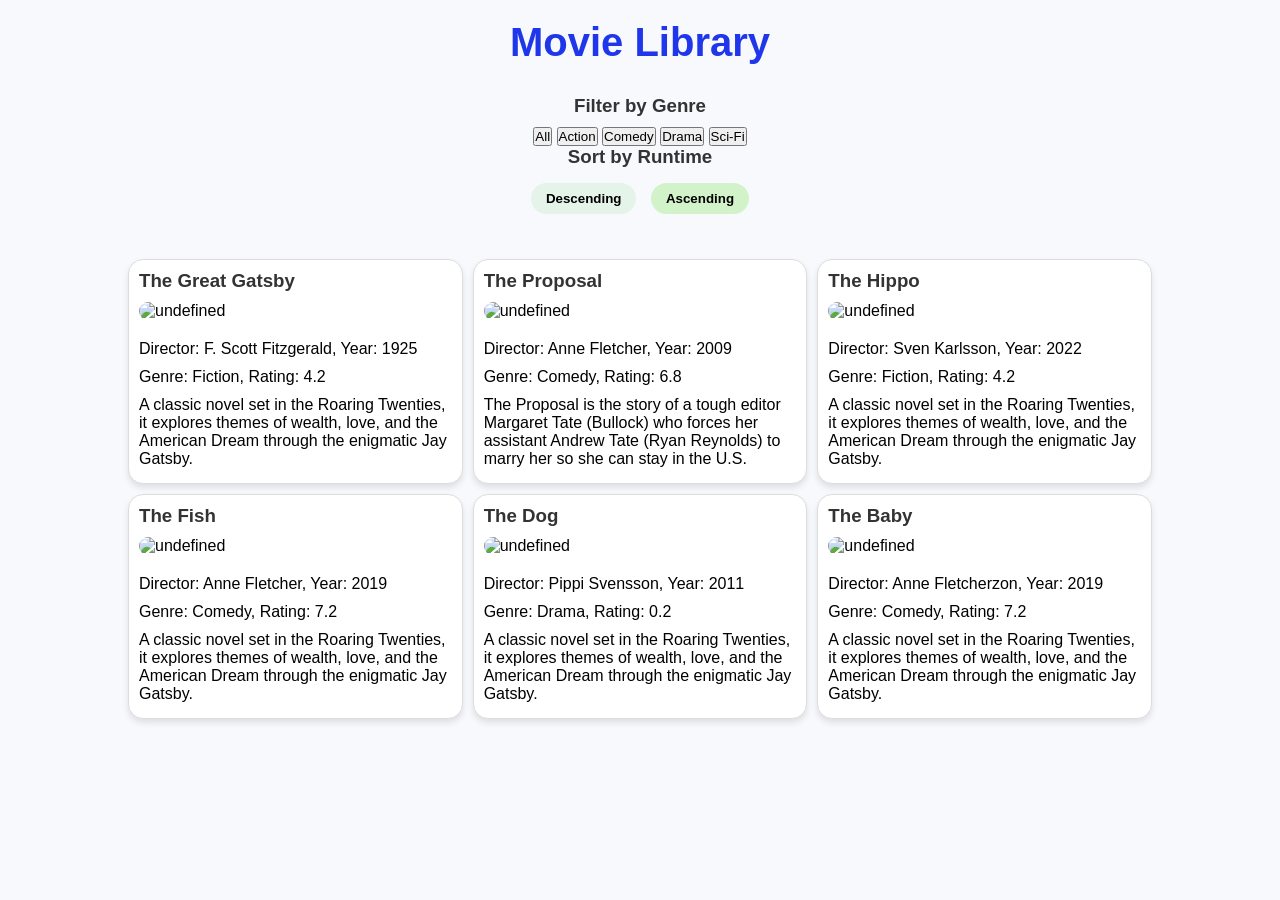
==== index.html @ 356694e0 "added filters" ====
<!DOCTYPE html>
<html lang="en">

<head>
  <meta charset="UTF-8">
  <meta name="viewport" content="width=device-width, initial-scale=1.0">
  <link rel="stylesheet" href="style.css">

  <!-- Don't forget to change the title and connect the CSS file -->
  <title>Project Library</title>
</head>

<!-- Don't forget to connect the JavaScript file -->

</head>

<body>
  <section class="movie-library">
    <h1>Movie Library</h1>

    <!-- Filter and Sorting Controls -->
    <div class="controls">
      <!-- Filter Section -->
      <div class="filter">
        <h3>Filter by Genre</h3>
        <div id="filterOptions">
          <!-- <button class="filter-btn active" data-filter="all">All</button>
          <button class="filter-btn" data-filter="action">Action</button>
          <button class="filter-btn" data-filter="comedy">Comedy</button>
          <button class="filter-btn" data-filter="drama">Drama</button>
          <button class="filter-btn" data-filter="sci-fi">Sci-Fi</button>
        </div>
      </div> -->

          <button id="all-btn">All</button>
          <button id="action-btn">Action</button>
          <button id="comedy-btn">Comedy</button>
          <button id="drama-btn">Drama</button>
          <button id="sci-fi-btn">Sci-Fi</button>
        </div>
      </div>


      <!-- Sorting Section -->
      <div class="sort">
        <h3>Sort by Runtime</h3>
        <div class="sort-options">
          <button class="sort-btn" data-sort="descending">Descending</button>
          <button class="sort-btn active" data-sort="ascending">Ascending</button>
        </div>
      </div>
    </div>
  </section>

  <!-- Movie Cards (grid) -->
  <section class="container" id="container">

  </section>


  <script src="script.js"></script>
</body>



</html>
---- style.css ----
* {
    margin: 0;
    padding: 0;
    box-sizing: border-box;
}

body {
    font-family: 'Arial', sans-serif;
    background-color: #f8f9fc;
}

.movie-library {
    padding: 20px;
    text-align: center;
}

h1 {
    font-size: 2.5rem;
    color: #2036eb;
    margin-bottom: 30px;
}

.controls {
    display: grid;
    justify-content: space-around;
    margin-bottom: 20px;
}

.filter,
.sort {
    display: flex;
    flex-direction: column;
    align-items: center;
}

h3 {
    margin-bottom: 10px;
    color: #333;
}

.filter-btn,
.sort-btn {
    background-color: #e4f4e8;
    border: none;
    border-radius: 20px;
    padding: 8px 15px;
    margin: 5px;
    cursor: pointer;
    font-weight: bold;
}

.filter-btn.active,
.sort-btn.active {
    background-color: #d2f3c9;
}

.container {
    display: grid;
    grid-template-columns: repeat(3, 1fr);
    gap: 10px;
    justify-items: center;
    width: 80%;
    margin: 0% auto;
    /* grid-template-rows: 100px 200px; */
    /*Create 2 rows with heights of 100px and 200px*/

}

.card {
    display: flex;
    flex-direction: column;
    background-color: white;
    border: 1px solid #ddd;
    border-radius: 15px;
    width: 100%;
    padding: 10px;
    text-align: left;
    box-shadow: 0 4px 6px rgba(0, 0, 0, 0.1);
    transition: transform 0.2s;
}

/*@media (max-width: 768px) {
  .container {
    grid-template-columns: 1fr; Create a single column layout on small screens
}*/

.card:hover {
    transform: translateY(-5px);
}

.card img {
    width: 100%;
    border-radius: 10px;
    margin-bottom: 15px;
}

h2 {
    font-size: 1.2rem;
    margin-bottom: 10px;
    color: #333;
}

p {
    margin: 5px 0;
}

h4 {
    margin-top: 10px;
    font-size: 1rem;
    color: #444;
}
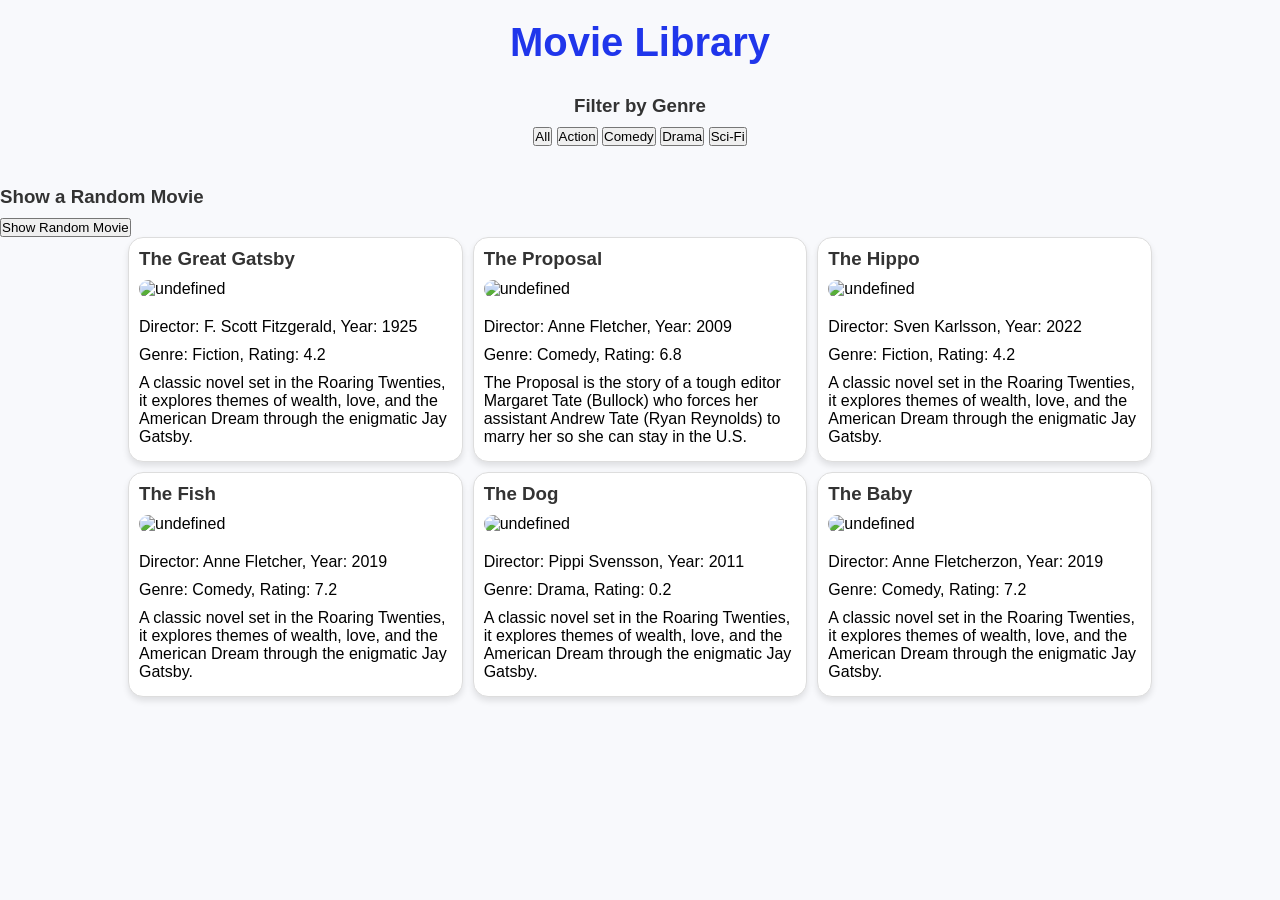
==== commit 588249a0: "worked together with Kasia and Nella on random movie and filtering button" ====
--- a/index.html
+++ b/index.html
@@ -24,13 +24,6 @@
       <div class="filter">
         <h3>Filter by Genre</h3>
         <div id="filterOptions">
-          <!-- <button class="filter-btn active" data-filter="all">All</button>
-          <button class="filter-btn" data-filter="action">Action</button>
-          <button class="filter-btn" data-filter="comedy">Comedy</button>
-          <button class="filter-btn" data-filter="drama">Drama</button>
-          <button class="filter-btn" data-filter="sci-fi">Sci-Fi</button>
-        </div>
-      </div> -->
 
           <button id="all-btn">All</button>
           <button id="action-btn">Action</button>
@@ -42,21 +35,35 @@
 
 
       <!-- Sorting Section -->
-      <div class="sort">
+      <!-- <div class="sort">
         <h3>Sort by Runtime</h3>
         <div class="sort-options">
           <button class="sort-btn" data-sort="descending">Descending</button>
           <button class="sort-btn active" data-sort="ascending">Ascending</button>
         </div>
       </div>
-    </div>
+    </div> -->
   </section>
+
+  <!-- Random Movie Button and Container for dysplaying chosen random movie -->
+
+
+  <div class="randomMovie"></div>
+  <h3>Show a Random Movie</h3>
+  <button id="random-btn">Show Random Movie</button>
+  <div id="randomMovieContainer"></div>
+  </div>
+
+  <!-- Random movie button
+<button id="random-btn">Show Random Movie</button>
+
+ Container to display random movie -->
+  <!-- <div id="randomMovieContainer"></div> -->
+
 
   <!-- Movie Cards (grid) -->
   <section class="container" id="container">
-
   </section>
-
 
   <script src="script.js"></script>
 </body>
--- a/style.css
+++ b/style.css
@@ -52,6 +52,11 @@
 .filter-btn.active,
 .sort-btn.active {
     background-color: #d2f3c9;
+}
+
+.randomMovieContainer {
+    margin-top: 20px;
+    padding: 10px;
 }
 
 .container {
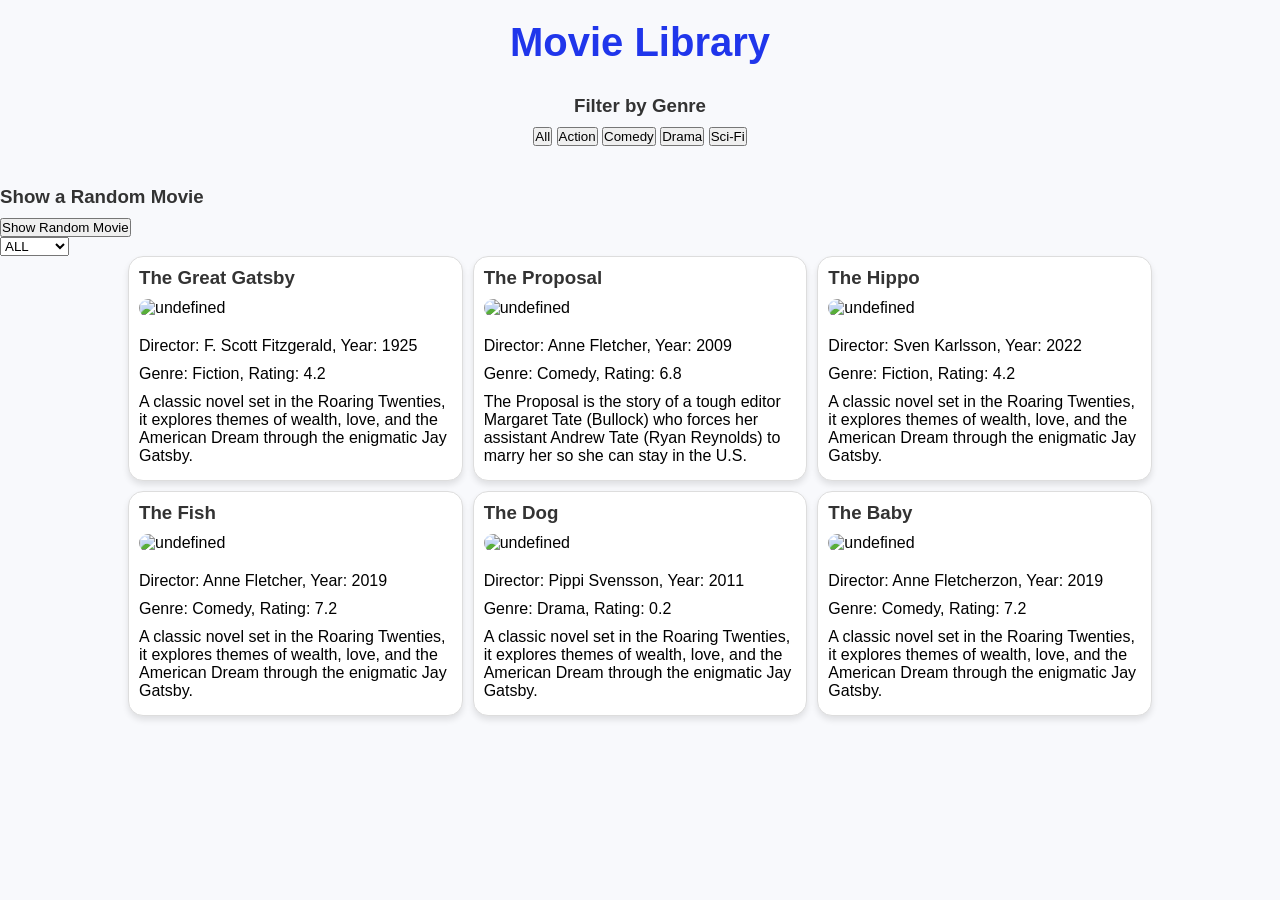
==== commit abce73df: "added sort button" ====
--- a/index.html
+++ b/index.html
@@ -47,18 +47,23 @@
 
   <!-- Random Movie Button and Container for dysplaying chosen random movie -->
 
-
   <div class="randomMovie"></div>
   <h3>Show a Random Movie</h3>
   <button id="random-btn">Show Random Movie</button>
   <div id="randomMovieContainer"></div>
   </div>
 
-  <!-- Random movie button
-<button id="random-btn">Show Random Movie</button>
 
- Container to display random movie -->
-  <!-- <div id="randomMovieContainer"></div> -->
+
+
+  <select id="filterDropdown">
+    <option value="all">ALL</option>
+    <option value="title">Title</option> <!--Alphabetical-->
+    <option value="director">Director</option> <!--Alphabetical-->
+    <option value="year">Year</option> <!--From latest to oldest-->
+    <option value="rating">Rating</option> <!--highest to lowest-->
+  </select>
+
 
 
   <!-- Movie Cards (grid) -->
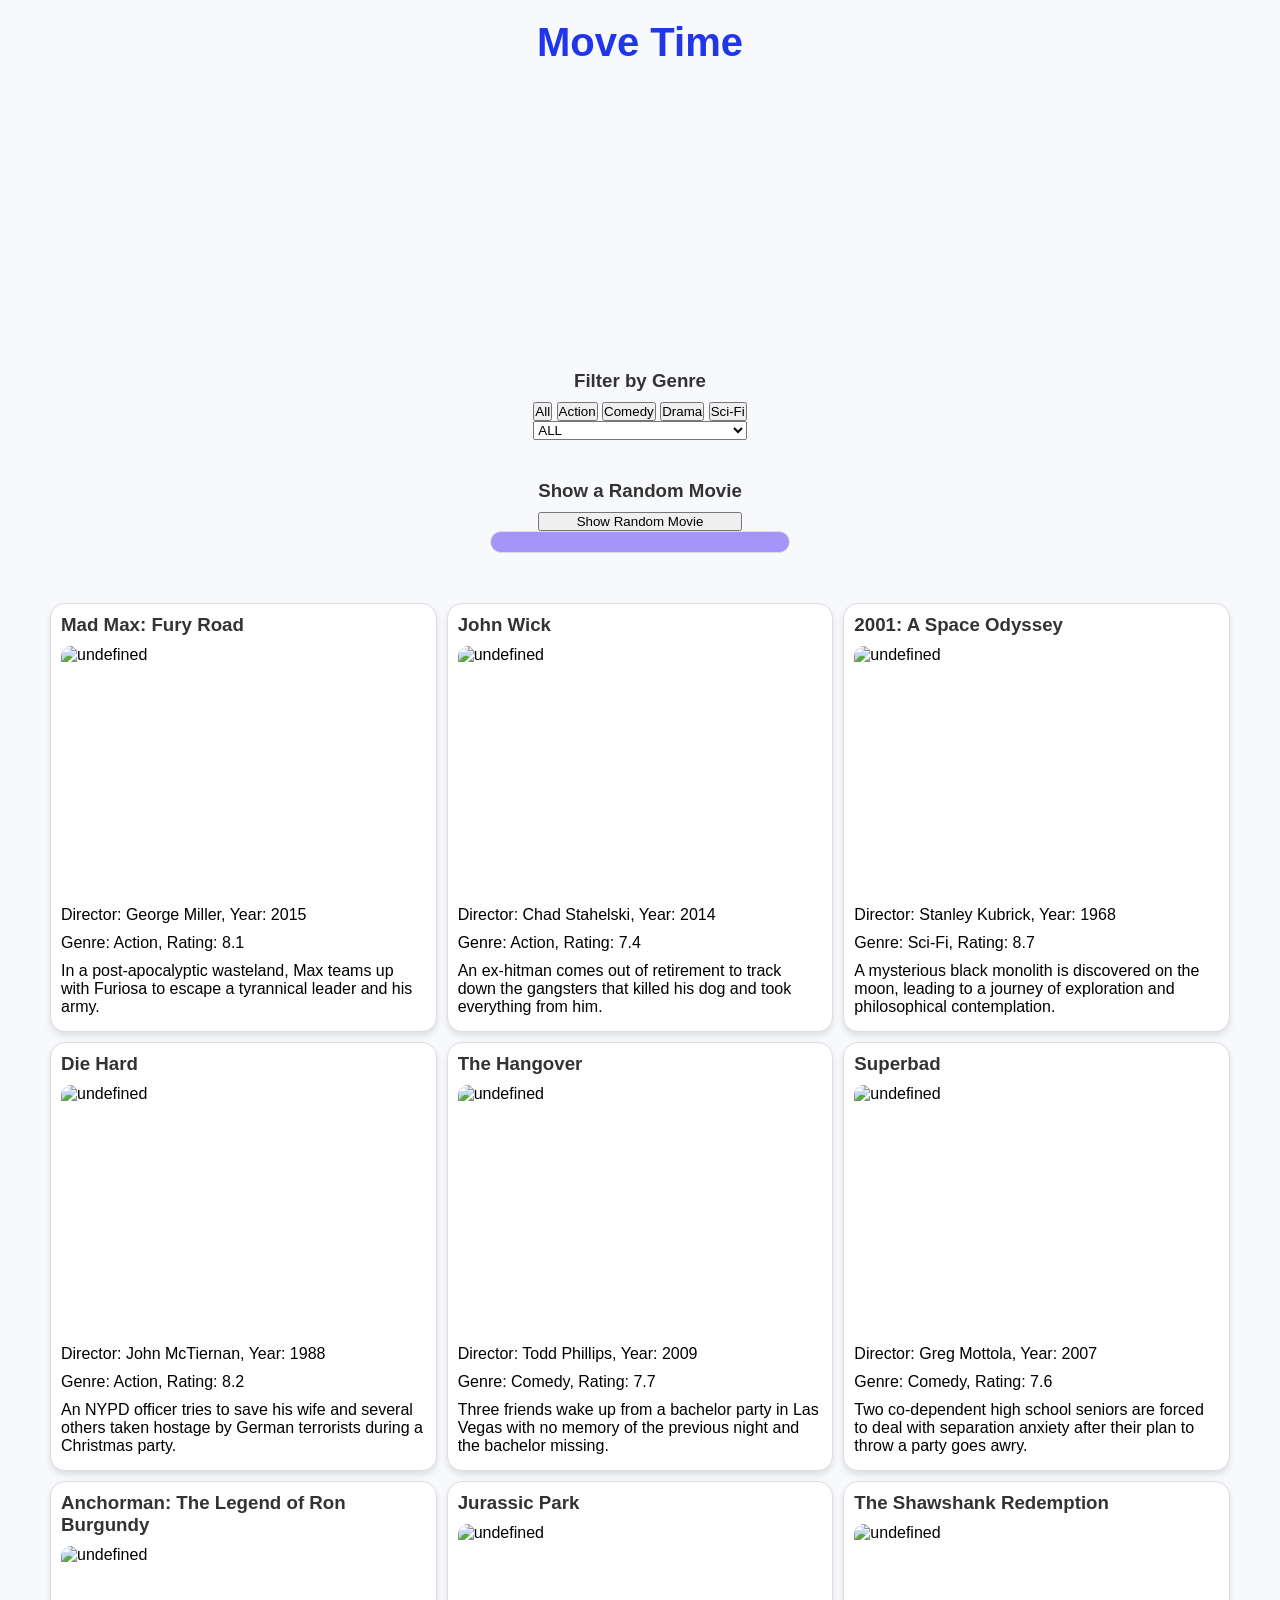
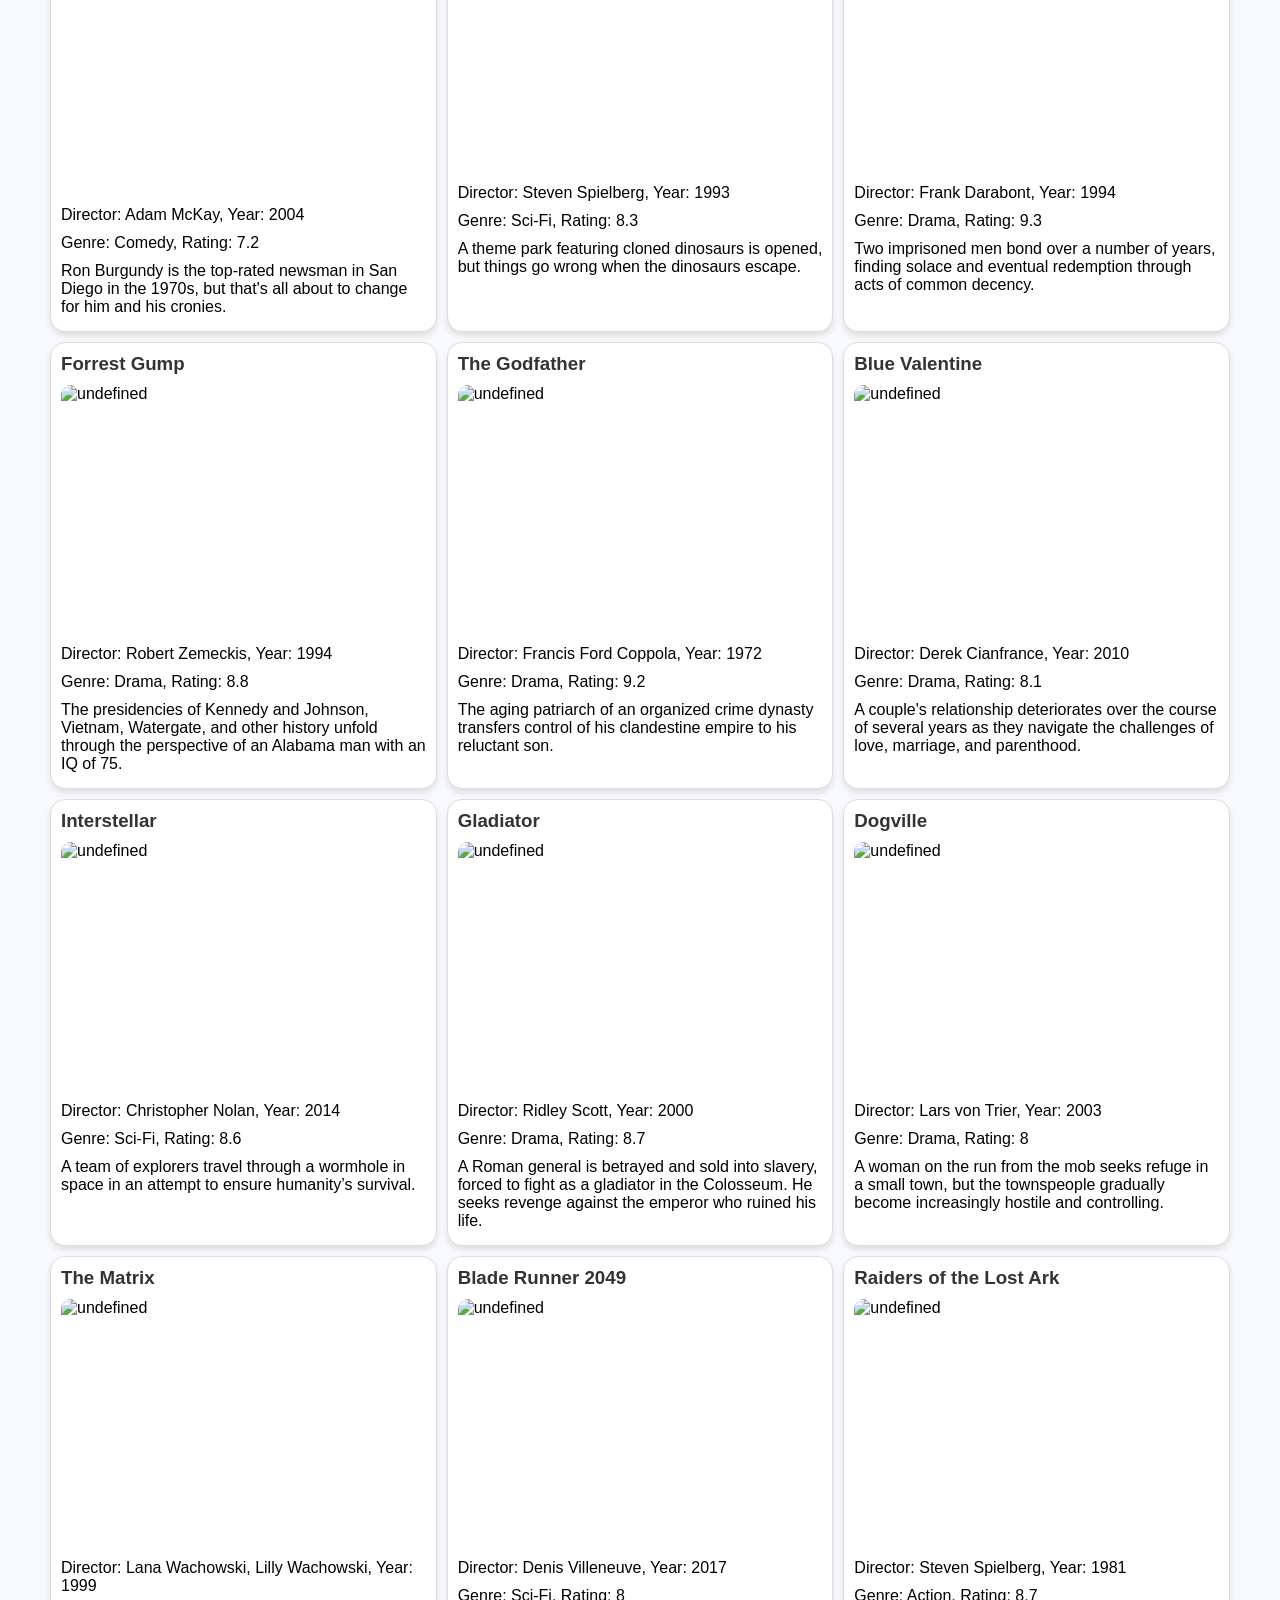
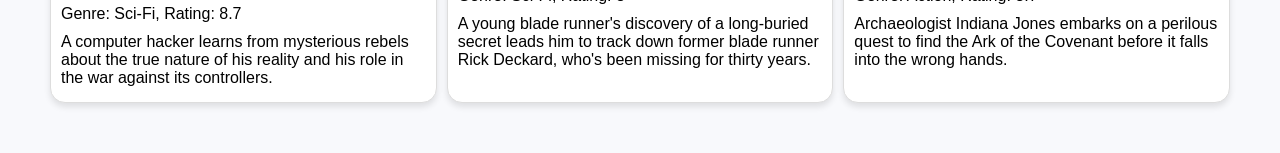
==== commit a016c720: "added images and worked on buttons" ====
--- a/index.html
+++ b/index.html
@@ -15,8 +15,12 @@
 </head>
 
 <body>
+  <header class="hero">
+    <div class="hero-h1">
+      <h1>Move Time</h1>
+    </div>
+  </header>
   <section class="movie-library">
-    <h1>Movie Library</h1>
 
     <!-- Filter and Sorting Controls -->
     <div class="controls">
@@ -34,38 +38,28 @@
       </div>
 
 
-      <!-- Sorting Section -->
-      <!-- <div class="sort">
-        <h3>Sort by Runtime</h3>
-        <div class="sort-options">
-          <button class="sort-btn" data-sort="descending">Descending</button>
-          <button class="sort-btn active" data-sort="ascending">Ascending</button>
-        </div>
-      </div>
-    </div> -->
+
+      <select id="filterDropdown">
+        <option value="all">ALL</option>
+        <option value="title">Title</option> <!--Alphabetical-->
+        <option value="director">Director</option> <!--Alphabetical-->
+        <option value="year">Year</option> <!--From latest to oldest-->
+        <option value="rating">Rating</option> <!--highest to lowest-->
+      </select>
+
+
+
   </section>
 
   <!-- Random Movie Button and Container for dysplaying chosen random movie -->
+  <section class="random-box">
+    <div class="randomMovieButton">
+      <h3>Show a Random Movie</h3>
+      <button id="random-btn">Show Random Movie</button>
+    </div>
 
-  <div class="randomMovie"></div>
-  <h3>Show a Random Movie</h3>
-  <button id="random-btn">Show Random Movie</button>
-  <div id="randomMovieContainer"></div>
-  </div>
-
-
-
-
-  <select id="filterDropdown">
-    <option value="all">ALL</option>
-    <option value="title">Title</option> <!--Alphabetical-->
-    <option value="director">Director</option> <!--Alphabetical-->
-    <option value="year">Year</option> <!--From latest to oldest-->
-    <option value="rating">Rating</option> <!--highest to lowest-->
-  </select>
-
-
-
+    <div class="randomMovieContainer" id="randomMovieContainer"></div>
+  </section>
   <!-- Movie Cards (grid) -->
   <section class="container" id="container">
   </section>
--- a/style.css
+++ b/style.css
@@ -9,9 +9,32 @@
     background-color: #f8f9fc;
 }
 
+
+
+.hero {
+    background-image: url(https://img.freepik.com/free-photo/flat-lay-composition-cinema-objects_23-2148115817.jpg?t=st=1726863116~exp=1726866716~hmac=0c291a0ac5f6c25ec8fcb79ea0d15c33c7414def5dc7a0415ccfdf592c6722a0&w=826);
+    background-size: cover;
+    background-position: center;
+    height: 350px;
+    display: flex;
+    flex-direction: column;
+    align-items: center;
+    justify-content: flex-start;
+    color: white;
+}
+
+.hero-h1 {
+    display: flex;
+    align-items: center;
+    justify-content: center;
+    padding: 20px;
+}
+
 .movie-library {
     padding: 20px;
     text-align: center;
+    display: flex;
+    flex-direction: column;
 }
 
 h1 {
@@ -54,9 +77,32 @@
     background-color: #d2f3c9;
 }
 
+
+
+.random-box {
+    display: flex;
+    flex-direction: column;
+    margin: 0 auto;
+}
+
+.randomMovieButton {
+    display: flex;
+    flex-direction: column;
+    margin: 0 auto;
+}
+
 .randomMovieContainer {
     margin-top: 20px;
     padding: 10px;
+    background-color: #A594F9;
+    display: flex;
+    justify-content: center;
+    width: 300px;
+    margin: 0 auto;
+    flex-direction: column;
+    border: 1px solid #ddd;
+    border-radius: 15px;
+
 }
 
 .container {
@@ -64,11 +110,8 @@
     grid-template-columns: repeat(3, 1fr);
     gap: 10px;
     justify-items: center;
-    width: 80%;
     margin: 0% auto;
-    /* grid-template-rows: 100px 200px; */
-    /*Create 2 rows with heights of 100px and 200px*/
-
+    padding: 50px;
 }
 
 .card {
@@ -84,17 +127,14 @@
     transition: transform 0.2s;
 }
 
-/*@media (max-width: 768px) {
-  .container {
-    grid-template-columns: 1fr; Create a single column layout on small screens
-}*/
-
 .card:hover {
     transform: translateY(-5px);
 }
 
 .card img {
-    width: 100%;
+    width: 300px;
+    height: 240px;
+    object-fit: cover;
     border-radius: 10px;
     margin-bottom: 15px;
 }
@@ -113,4 +153,58 @@
     margin-top: 10px;
     font-size: 1rem;
     color: #444;
+}
+
+@media (max-width: 768px) {
+    .container {
+        grid-template-columns: 1fr;
+        /* Create a single column layout on small screens */
+    }
+
+    .card img {
+        width: 260px;
+        height: 200px;
+        object-fit: cover;
+        border-radius: 10px;
+        margin-bottom: 15px;
+    }
+
+    .container {
+        display: grid;
+        gap: 10px;
+        justify-items: center;
+        margin: 0% auto;
+        padding: 10px;
+    }
+
+}
+
+
+@media (min-width: 769px) and (max-width: 1023px) {
+    .container {
+        grid-template-columns: 1fr 1fr;
+        /* Create a 2-column layout on medium screens */
+    }
+
+    .randomMovieContainer {
+        margin-top: 20px;
+        padding: 10px;
+        background-color: #A594F9;
+        display: flex;
+        justify-content: center;
+        width: 400px;
+        margin: 0 auto;
+        flex-direction: column;
+        border: 1px solid #ddd;
+        border-radius: 15px;
+    }
+
+    .card img {
+        width: 300px;
+        height: 240px;
+        object-fit: cover;
+        border-radius: 10px;
+        margin-bottom: 15px;
+    }
+
 }
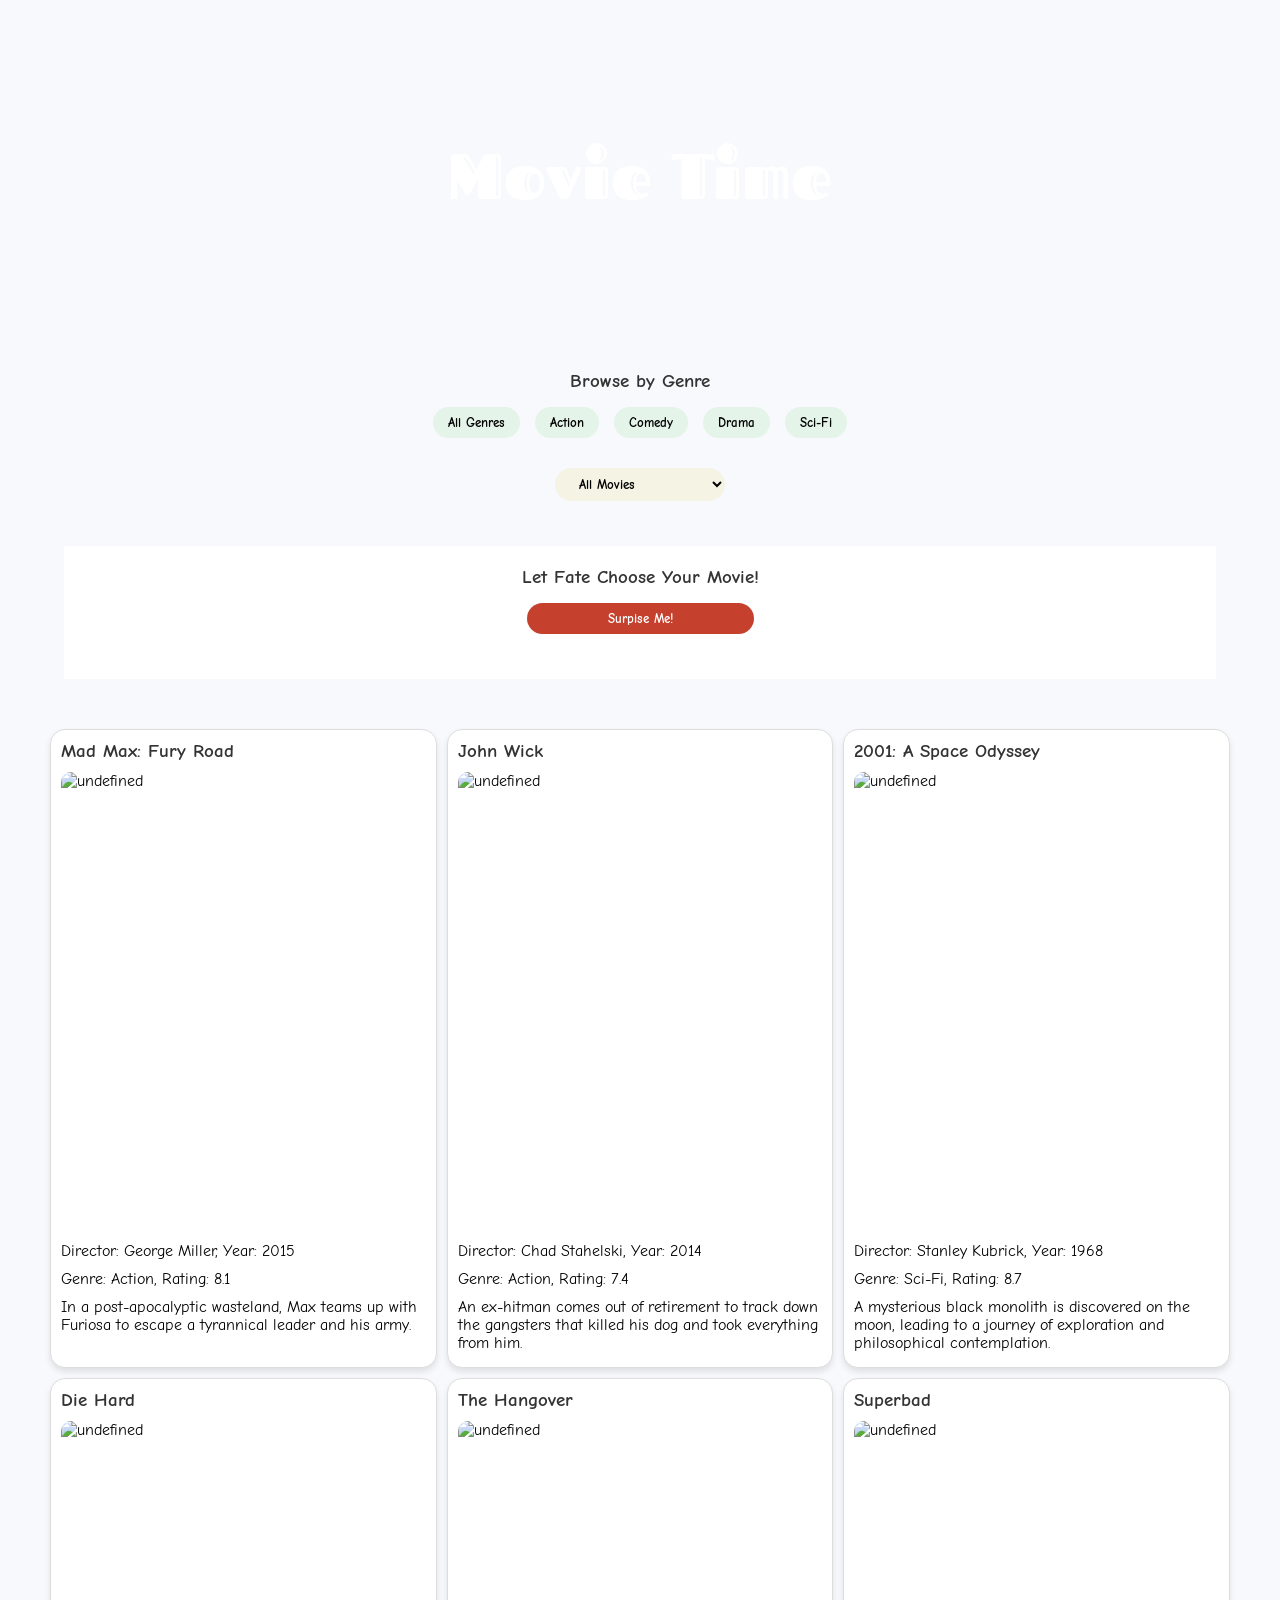
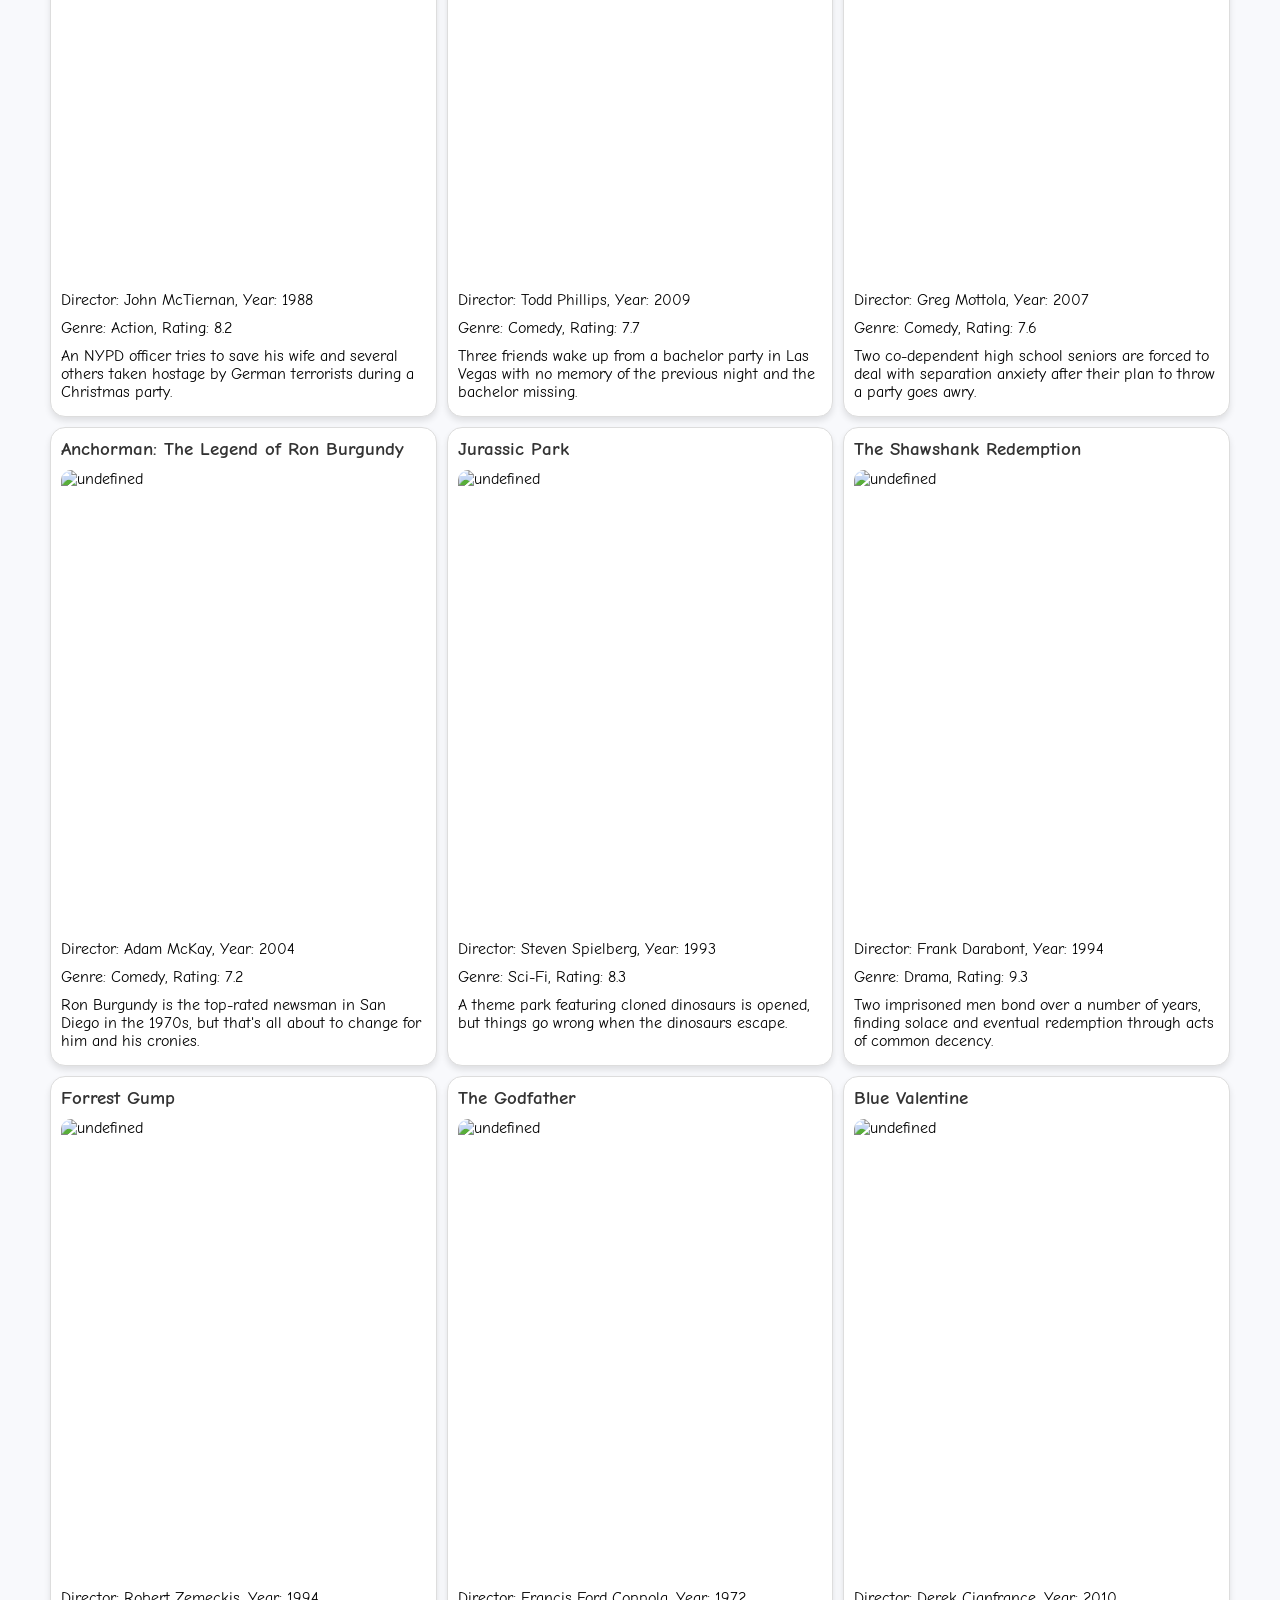
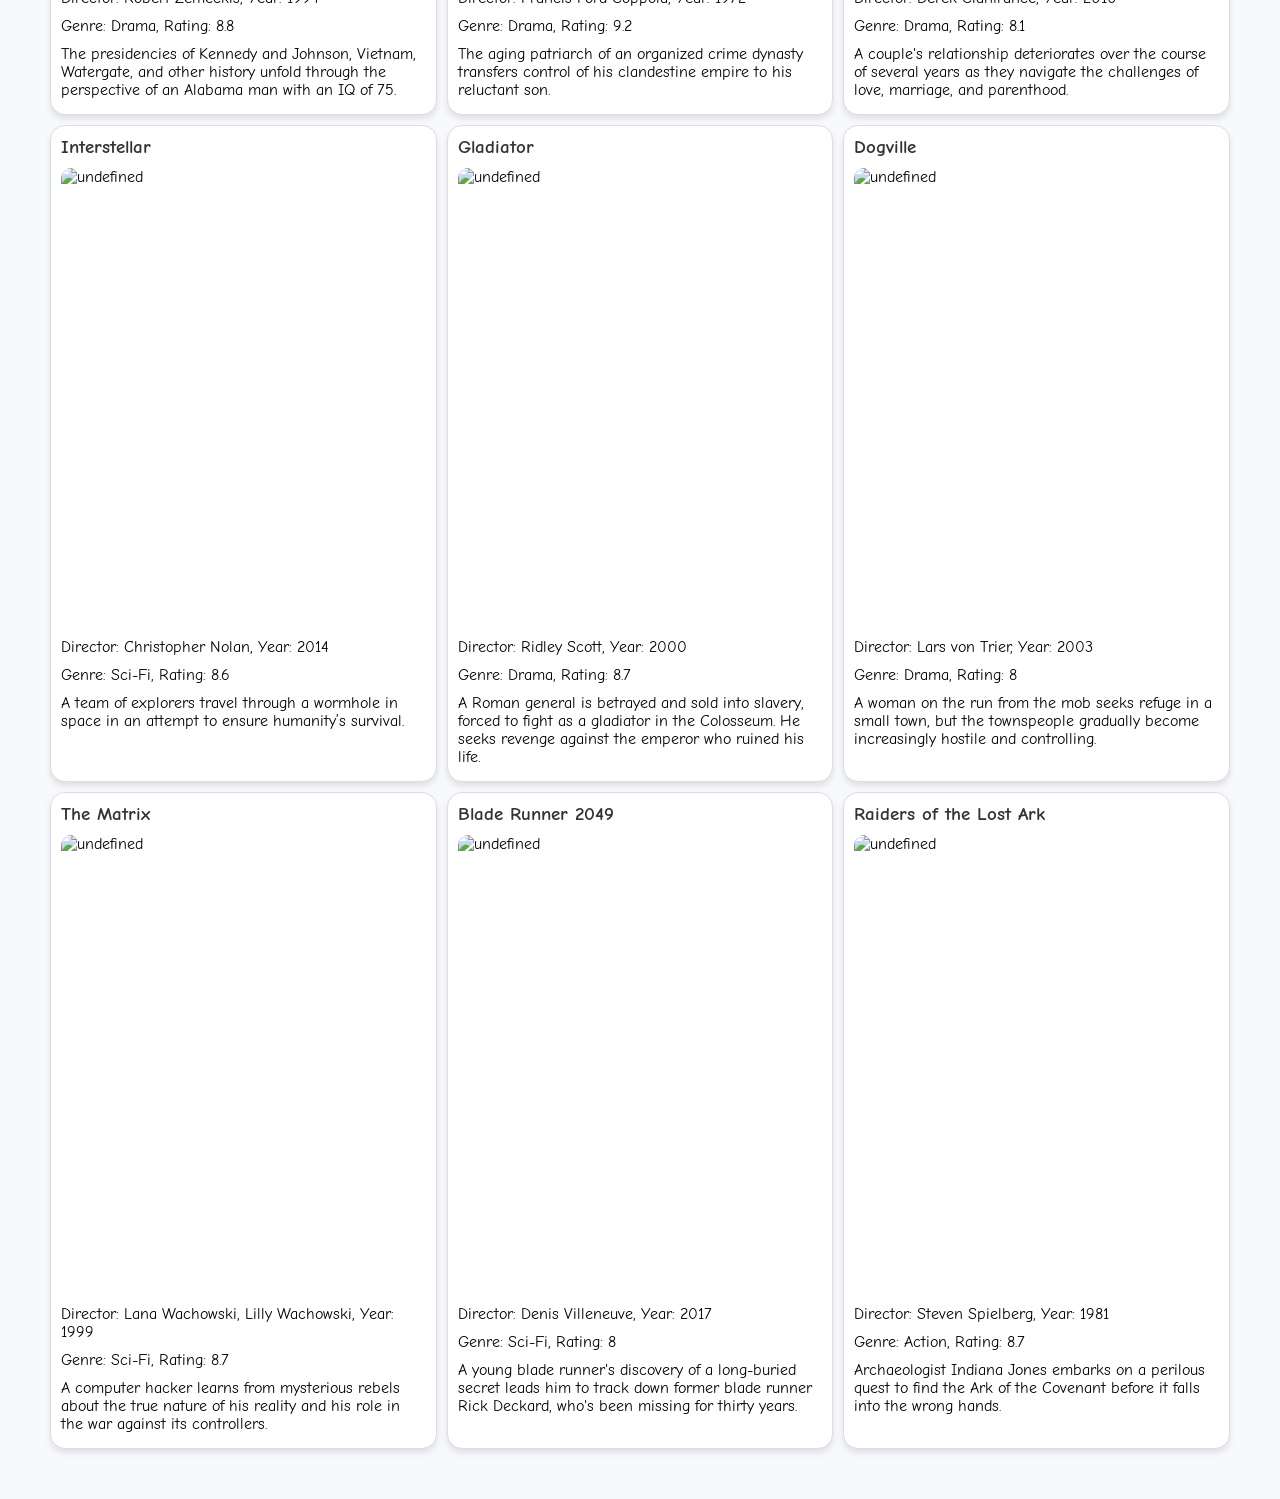
==== commit 8a9458c2: "updated buttons" ====
--- a/index.html
+++ b/index.html
@@ -8,6 +8,19 @@
 
   <!-- Don't forget to change the title and connect the CSS file -->
   <title>Project Library</title>
+
+  <!-- h1 font  -->
+  <link rel="preconnect" href="https://fonts.googleapis.com">
+  <link rel="preconnect" href="https://fonts.gstatic.com" crossorigin>
+  <link href="https://fonts.googleapis.com/css2?family=Fascinate+Inline&display=swap" rel="stylesheet">
+
+  <!-- font for the text -->
+  <link rel="preconnect" href="https://fonts.googleapis.com">
+  <link rel="preconnect" href="https://fonts.gstatic.com" crossorigin>
+  <link
+    href="https://fonts.googleapis.com/css2?family=Comic+Neue:ital,wght@0,300;0,400;0,700;1,300;1,400;1,700&display=swap"
+    rel="stylesheet">
+
 </head>
 
 <!-- Don't forget to connect the JavaScript file -->
@@ -17,7 +30,7 @@
 <body>
   <header class="hero">
     <div class="hero-h1">
-      <h1>Move Time</h1>
+      <h1>Movie Time</h1>
     </div>
   </header>
   <section class="movie-library">
@@ -26,21 +39,21 @@
     <div class="controls">
       <!-- Filter Section -->
       <div class="filter">
-        <h3>Filter by Genre</h3>
+        <h3>Browse by Genre</h3>
         <div id="filterOptions">
 
-          <button id="all-btn">All</button>
-          <button id="action-btn">Action</button>
-          <button id="comedy-btn">Comedy</button>
-          <button id="drama-btn">Drama</button>
-          <button id="sci-fi-btn">Sci-Fi</button>
+          <button class="filter-btn" id="all-btn">All Genres</button>
+          <button class="filter-btn" id="action-btn">Action</button>
+          <button class="filter-btn" id="comedy-btn">Comedy</button>
+          <button class="filter-btn" id="drama-btn">Drama</button>
+          <button class="filter-btn" id="sci-fi-btn">Sci-Fi</button>
         </div>
       </div>
 
 
 
       <select id="filterDropdown">
-        <option value="all">ALL</option>
+        <option value="all">All Movies</option>
         <option value="title">Title</option> <!--Alphabetical-->
         <option value="director">Director</option> <!--Alphabetical-->
         <option value="year">Year</option> <!--From latest to oldest-->
@@ -53,9 +66,9 @@
 
   <!-- Random Movie Button and Container for dysplaying chosen random movie -->
   <section class="random-box">
-    <div class="randomMovieButton">
-      <h3>Show a Random Movie</h3>
-      <button id="random-btn">Show Random Movie</button>
+    <div class="randomMovieButtonBox">
+      <h3>Let Fate Choose Your Movie!</h3>
+      <button class="random-btn" id="random-btn">Surpise Me!</button>
     </div>
 
     <div class="randomMovieContainer" id="randomMovieContainer"></div>
--- a/style.css
+++ b/style.css
@@ -5,11 +5,15 @@
 }
 
 body {
-    font-family: 'Arial', sans-serif;
     background-color: #f8f9fc;
-}
-
-
+    font-family: "Comic Neue", cursive, sans-serif;
+}
+
+.comic-neue-regular {
+    font-family: "Comic Neue", cursive, sans-serif;
+    font-weight: 400;
+    font-style: normal;
+}
 
 .hero {
     background-image: url(https://img.freepik.com/free-photo/flat-lay-composition-cinema-objects_23-2148115817.jpg?t=st=1726863116~exp=1726866716~hmac=0c291a0ac5f6c25ec8fcb79ea0d15c33c7414def5dc7a0415ccfdf592c6722a0&w=826);
@@ -19,15 +23,14 @@
     display: flex;
     flex-direction: column;
     align-items: center;
-    justify-content: flex-start;
+    justify-content: center;
     color: white;
 }
 
 .hero-h1 {
-    display: flex;
-    align-items: center;
-    justify-content: center;
     padding: 20px;
+    font-family: "Fascinate Inline", cursive, sans-serif;
+    font-size: 1rem;
 }
 
 .movie-library {
@@ -38,54 +41,97 @@
 }
 
 h1 {
-    font-size: 2.5rem;
-    color: #2036eb;
-    margin-bottom: 30px;
+    font-size: 4rem;
+    color: white;
+    font-family: "Fascinate Inline", cursive, sans-serif;
+}
+
+.fascinate-inline-regular {
+    font-family: "Fascinate Inline", cursive, sans-serif;
+    font-weight: 400;
+    font-style: normal;
 }
 
 .controls {
     display: grid;
     justify-content: space-around;
-    margin-bottom: 20px;
-}
-
-.filter,
-.sort {
+    margin-bottom: 2dv;
+}
+
+.filter {
     display: flex;
     flex-direction: column;
     align-items: center;
 }
+
+select {
+    background-color: #f4f3e4;
+    border: none;
+    border-radius: 20px;
+    padding: 8px 15px;
+    cursor: pointer;
+    transition: background-color 0.3s ease;
+    font-family: "Comic Neue", cursive;
+    font-weight: 900;
+    width: 40%;
+    margin: 25px auto;
+    padding-left: 20px;
+}
+
 
 h3 {
     margin-bottom: 10px;
     color: #333;
 }
 
-.filter-btn,
-.sort-btn {
+.filter-btn {
     background-color: #e4f4e8;
     border: none;
     border-radius: 20px;
     padding: 8px 15px;
     margin: 5px;
     cursor: pointer;
+    transition: background-color 0.3s ease;
+    font-family: "Comic Neue", cursive;
+    font-weight: 900;
+}
+
+.filter-btn:hover {
+    background-color: #c7e8d4;
+}
+
+.filter-btn.active {
+    background-color: #d2f3c9;
+}
+
+.random-btn {
+    background-color: #c5412d;
+    border: none;
+    border-radius: 20px;
+    padding: 8px 15px;
+    margin: 5px;
+    cursor: pointer;
     font-weight: bold;
-}
-
-.filter-btn.active,
-.sort-btn.active {
-    background-color: #d2f3c9;
-}
-
-
+    color: white;
+    transition: background-color 0.3s ease;
+    font-family: "Comic Neue", cursive;
+    font-weight: 900;
+}
+
+.random-btn:hover {
+    background-color: #cc3016;
+}
 
 .random-box {
+    background: white;
     display: flex;
     flex-direction: column;
     margin: 0 auto;
-}
-
-.randomMovieButton {
+    width: 90%;
+    padding: 20px 10px;
+}
+
+.randomMovieButtonBox {
     display: flex;
     flex-direction: column;
     margin: 0 auto;
@@ -94,16 +140,15 @@
 .randomMovieContainer {
     margin-top: 20px;
     padding: 10px;
-    background-color: #A594F9;
     display: flex;
     justify-content: center;
-    width: 300px;
+    width: 50%;
     margin: 0 auto;
     flex-direction: column;
-    border: 1px solid #ddd;
     border-radius: 15px;
-
-}
+}
+
+
 
 .container {
     display: grid;
@@ -124,7 +169,7 @@
     padding: 10px;
     text-align: left;
     box-shadow: 0 4px 6px rgba(0, 0, 0, 0.1);
-    transition: transform 0.2s;
+    transition: transform 0.2s ease;
 }
 
 .card:hover {
@@ -132,8 +177,8 @@
 }
 
 .card img {
-    width: 300px;
-    height: 240px;
+    width: 100%;
+    height: 450px;
     object-fit: cover;
     border-radius: 10px;
     margin-bottom: 15px;
@@ -158,53 +203,41 @@
 @media (max-width: 768px) {
     .container {
         grid-template-columns: 1fr;
-        /* Create a single column layout on small screens */
     }
 
     .card img {
-        width: 260px;
-        height: 200px;
-        object-fit: cover;
-        border-radius: 10px;
-        margin-bottom: 15px;
-    }
-
-    .container {
-        display: grid;
-        gap: 10px;
-        justify-items: center;
-        margin: 0% auto;
+        height: 170px;
+        width: 100%;
+        margin: 0 auto;
+    }
+
+
+    .randomMovieContainer {
+        margin-top: 20px;
         padding: 10px;
-    }
-
-}
-
+        display: flex;
+        justify-content: center;
+        width: 95%;
+        margin: 0 auto;
+        flex-direction: column;
+    }
+
+}
 
 @media (min-width: 769px) and (max-width: 1023px) {
     .container {
         grid-template-columns: 1fr 1fr;
-        /* Create a 2-column layout on medium screens */
     }
 
     .randomMovieContainer {
-        margin-top: 20px;
-        padding: 10px;
-        background-color: #A594F9;
+        width: 50%;
         display: flex;
+        flex-direction: column;
         justify-content: center;
-        width: 400px;
-        margin: 0 auto;
-        flex-direction: column;
-        border: 1px solid #ddd;
-        border-radius: 15px;
     }
 
     .card img {
-        width: 300px;
-        height: 240px;
+        height: 375px;
         object-fit: cover;
-        border-radius: 10px;
-        margin-bottom: 15px;
-    }
-
+    }
 }
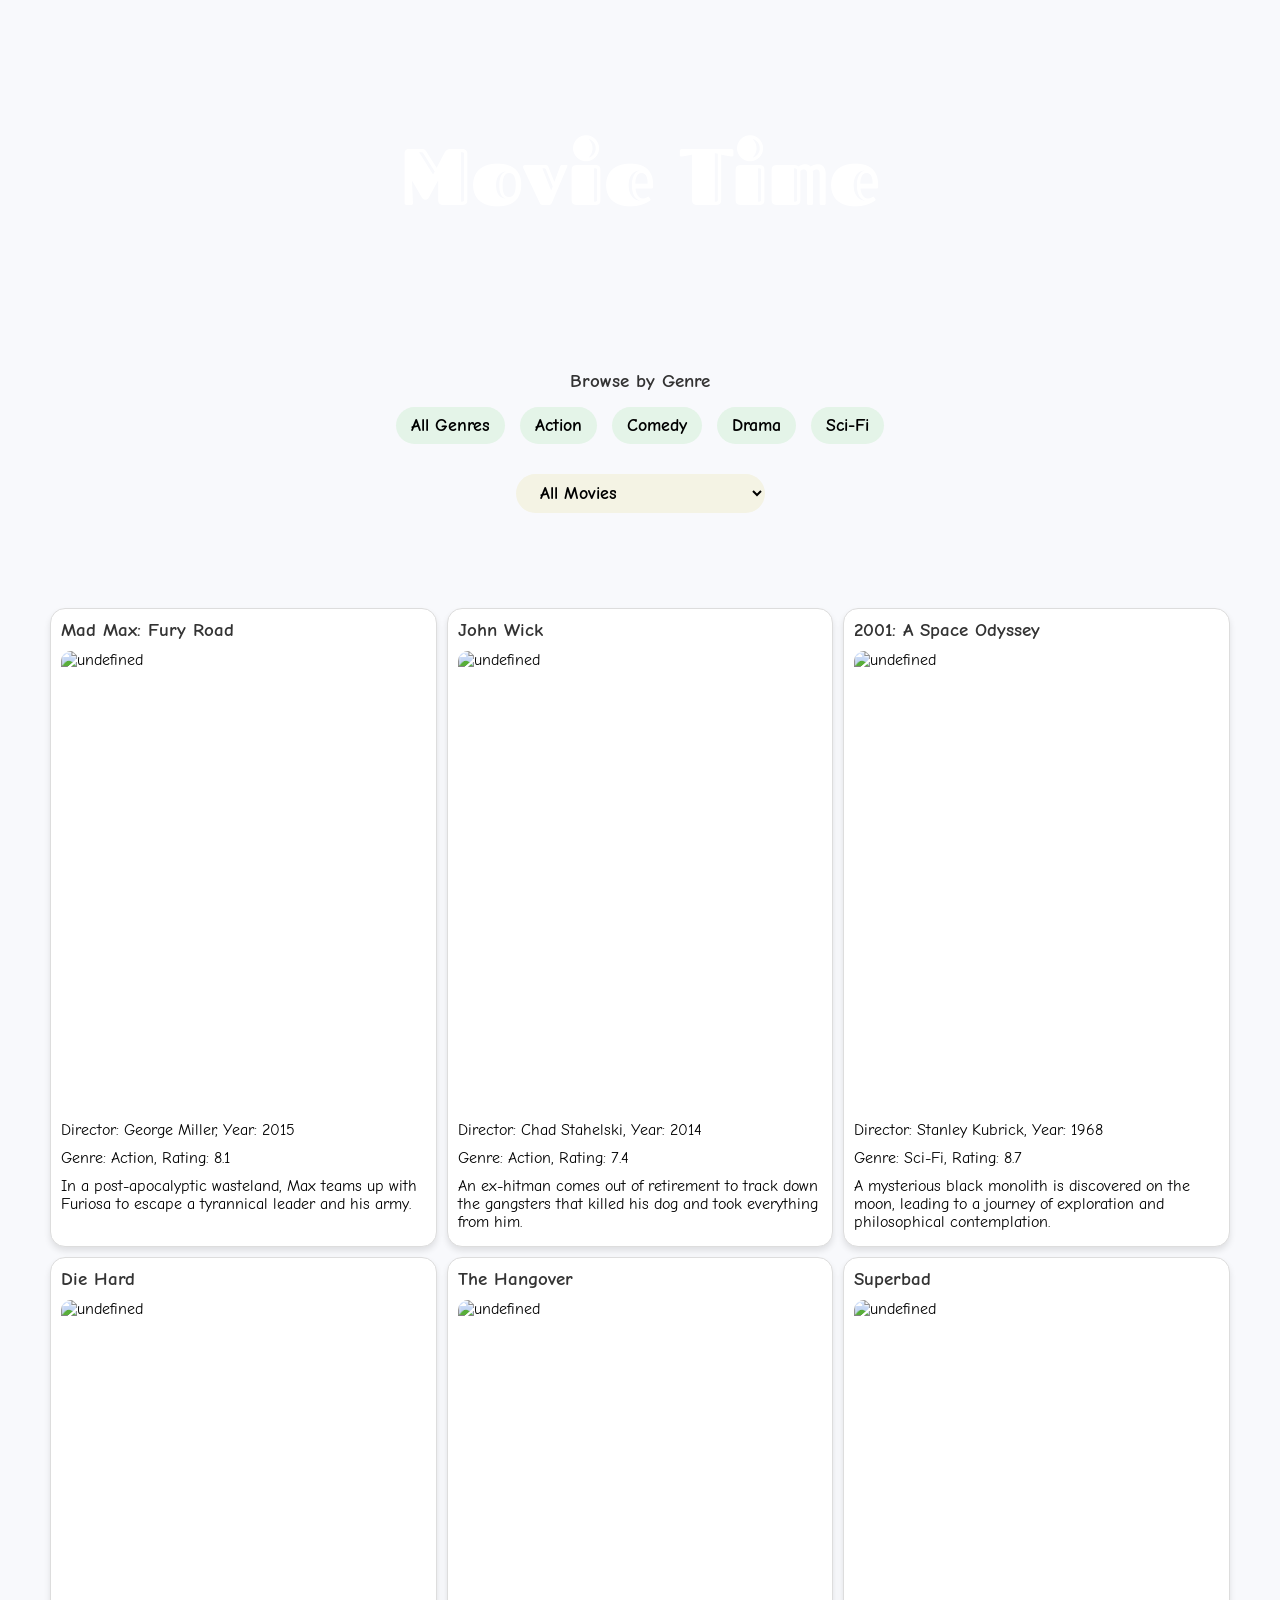
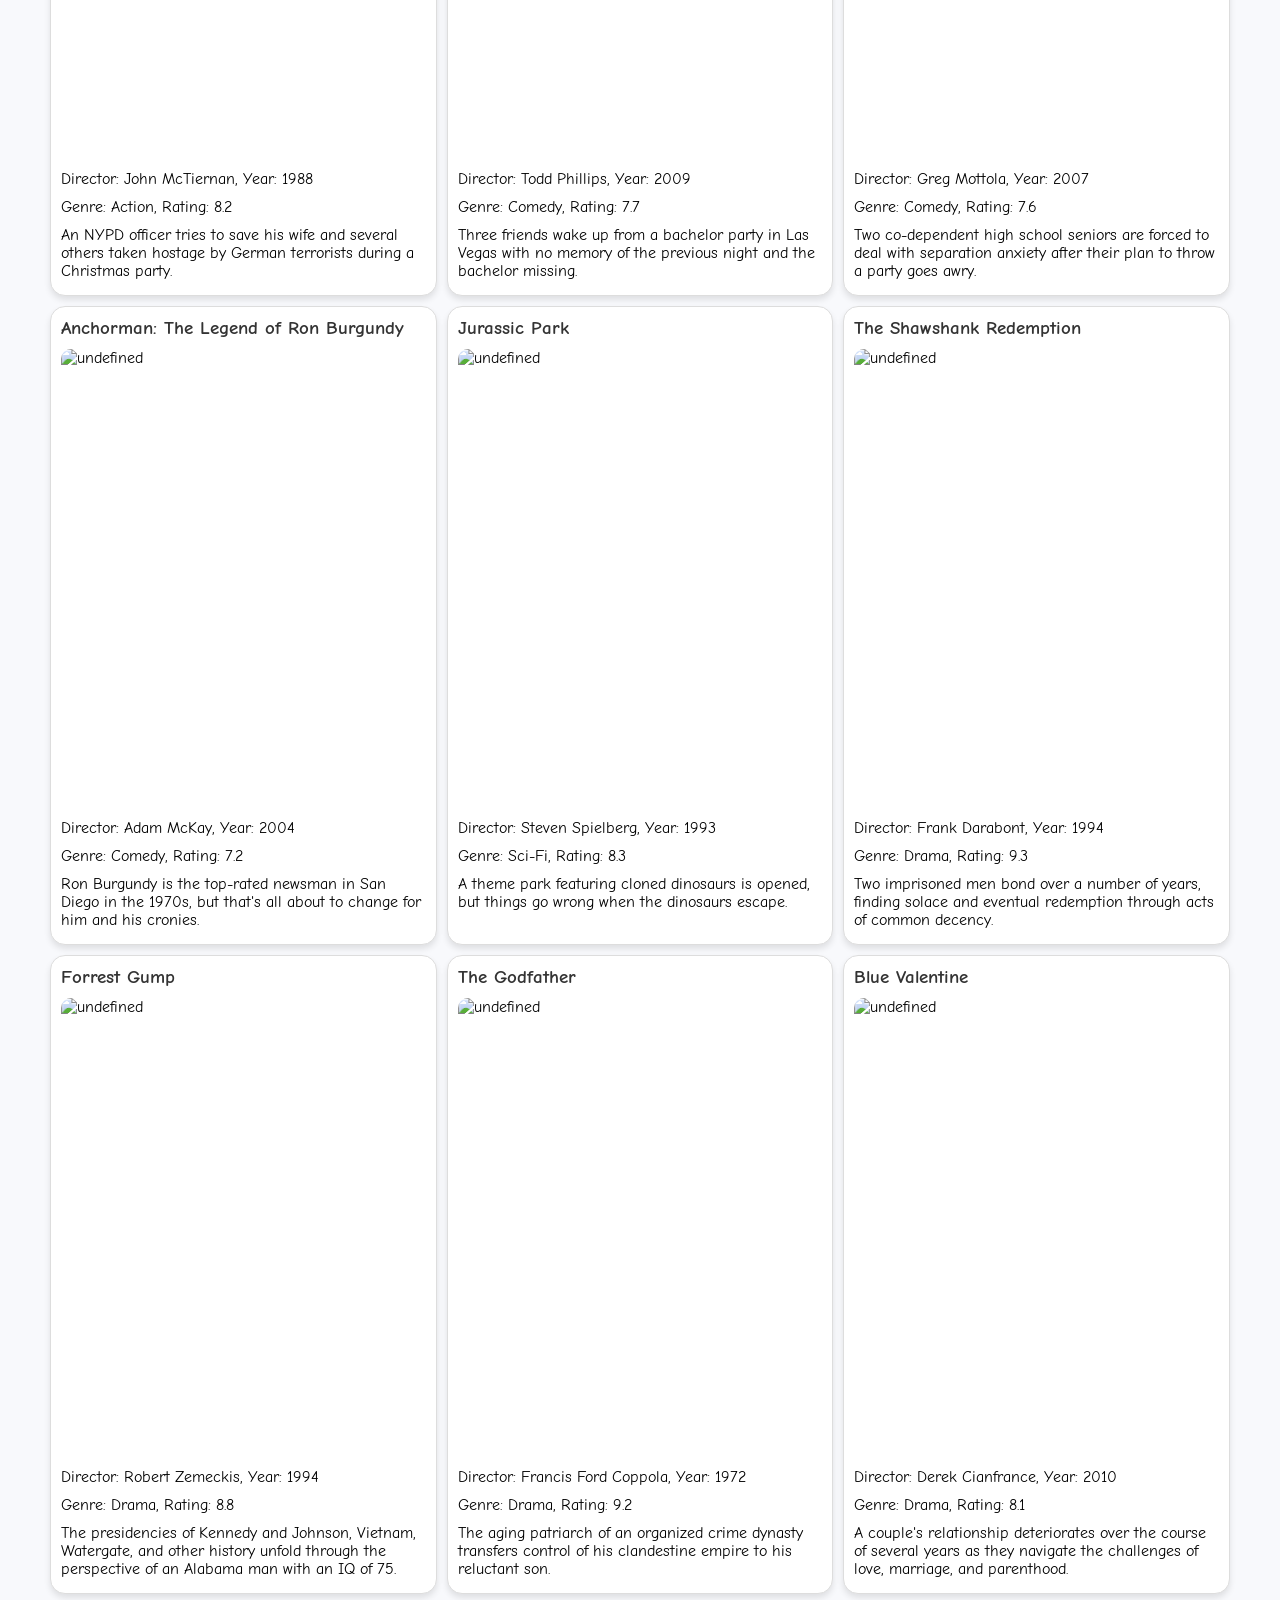
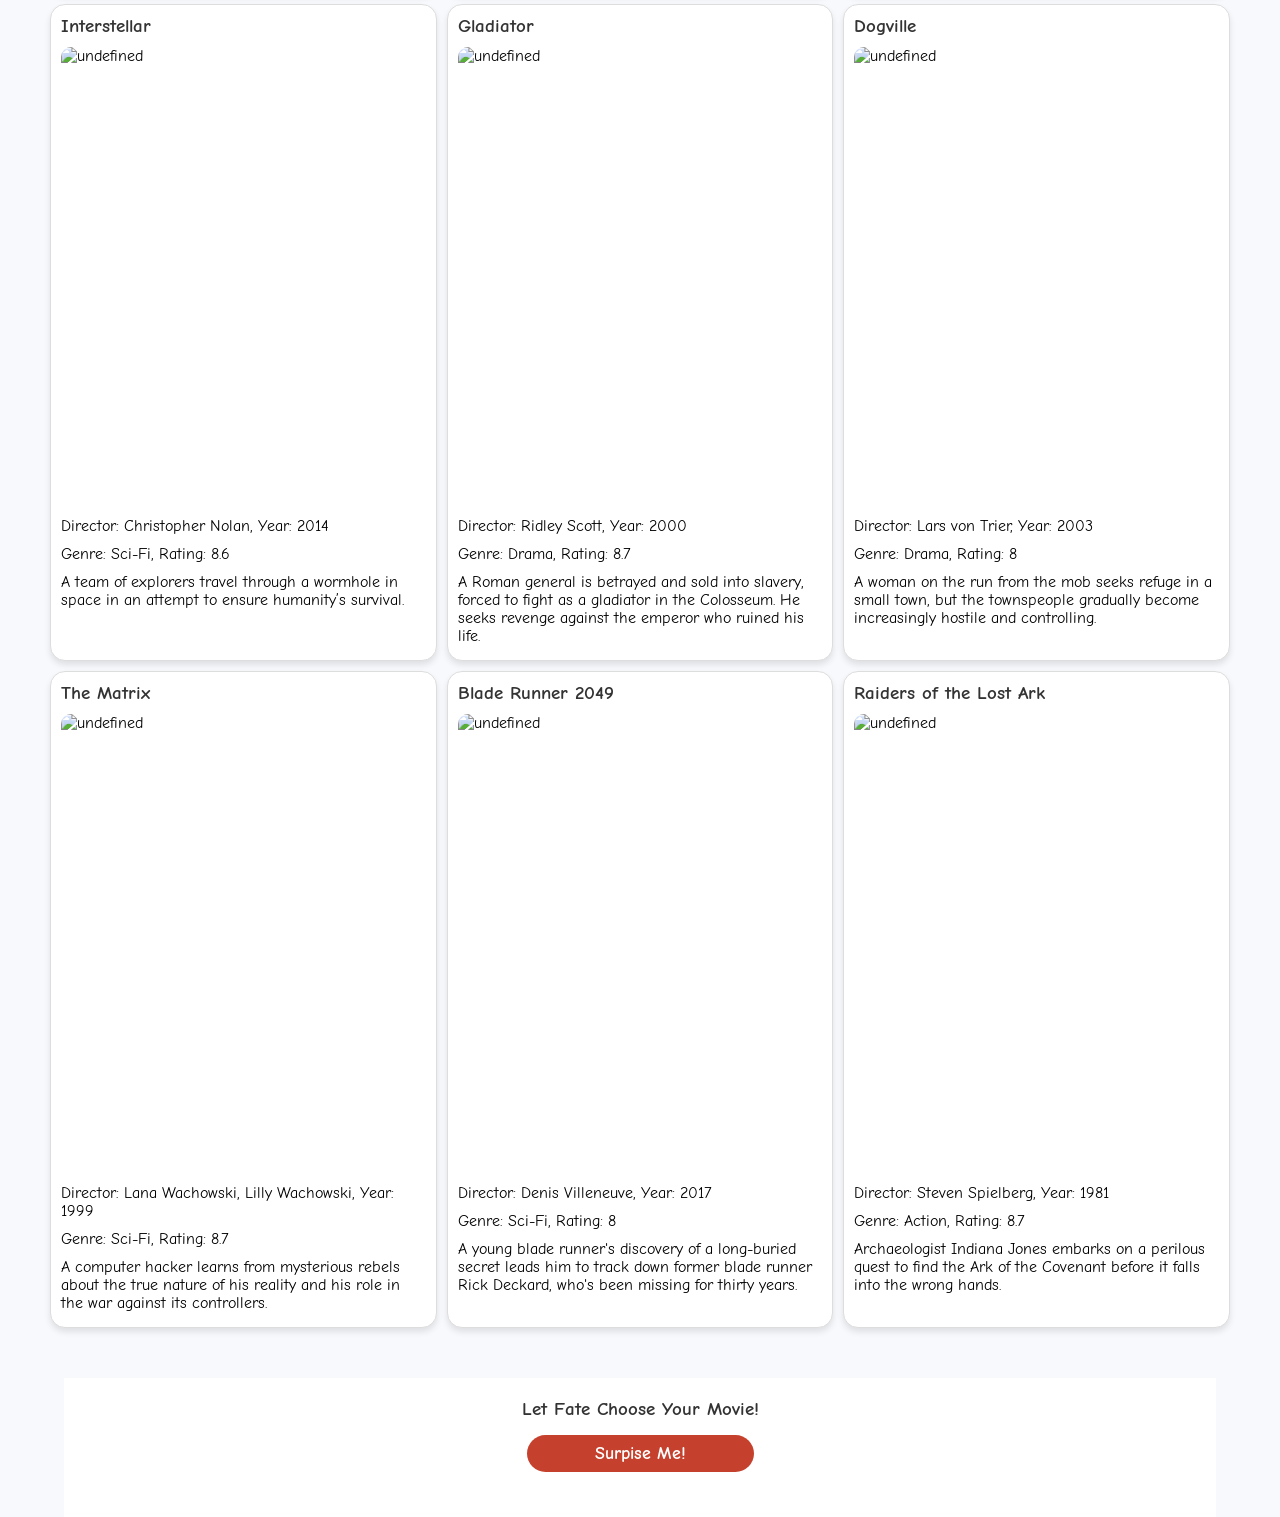
==== commit 7fd3bc2b: "Update index.html" ====
--- a/index.html
+++ b/index.html
@@ -24,8 +24,6 @@
 </head>
 
 <!-- Don't forget to connect the JavaScript file -->
-
-</head>
 
 <body>
   <header class="hero">
@@ -64,22 +62,25 @@
 
   </section>
 
+
+  <!-- Movie Cards (grid) -->
+  <section class="container" id="container">
+  </section>
+
   <!-- Random Movie Button and Container for dysplaying chosen random movie -->
   <section class="random-box">
     <div class="randomMovieButtonBox">
-      <h3>Let Fate Choose Your Movie!</h3>
+      <h2>Let Fate Choose Your Movie!</h2>
       <button class="random-btn" id="random-btn">Surpise Me!</button>
     </div>
 
     <div class="randomMovieContainer" id="randomMovieContainer"></div>
   </section>
-  <!-- Movie Cards (grid) -->
-  <section class="container" id="container">
-  </section>
 
   <script src="script.js"></script>
+
 </body>
 
 
 
-</html>+</html>
--- a/style.css
+++ b/style.css
@@ -30,7 +30,7 @@
 .hero-h1 {
     padding: 20px;
     font-family: "Fascinate Inline", cursive, sans-serif;
-    font-size: 1rem;
+    text-align: center;
 }
 
 .movie-library {
@@ -41,7 +41,7 @@
 }
 
 h1 {
-    font-size: 4rem;
+    font-size: 5rem;
     color: white;
     font-family: "Fascinate Inline", cursive, sans-serif;
 }
@@ -73,9 +73,11 @@
     transition: background-color 0.3s ease;
     font-family: "Comic Neue", cursive;
     font-weight: 900;
-    width: 40%;
+    width: 50%;
     margin: 25px auto;
     padding-left: 20px;
+    font-size: 18px;
+
 }
 
 
@@ -94,6 +96,7 @@
     transition: background-color 0.3s ease;
     font-family: "Comic Neue", cursive;
     font-weight: 900;
+    font-size: 18px;
 }
 
 .filter-btn:hover {
@@ -116,6 +119,7 @@
     transition: background-color 0.3s ease;
     font-family: "Comic Neue", cursive;
     font-weight: 900;
+    font-size: 18px;
 }
 
 .random-btn:hover {
@@ -201,12 +205,17 @@
 }
 
 @media (max-width: 768px) {
+
+    h1 {
+        font-size: 2.5rem;
+    }
+
     .container {
         grid-template-columns: 1fr;
     }
 
     .card img {
-        height: 170px;
+        height: 330px;
         width: 100%;
         margin: 0 auto;
     }
@@ -225,6 +234,10 @@
 }
 
 @media (min-width: 769px) and (max-width: 1023px) {
+    h1 {
+        font-size: 4rem;
+    }
+
     .container {
         grid-template-columns: 1fr 1fr;
     }
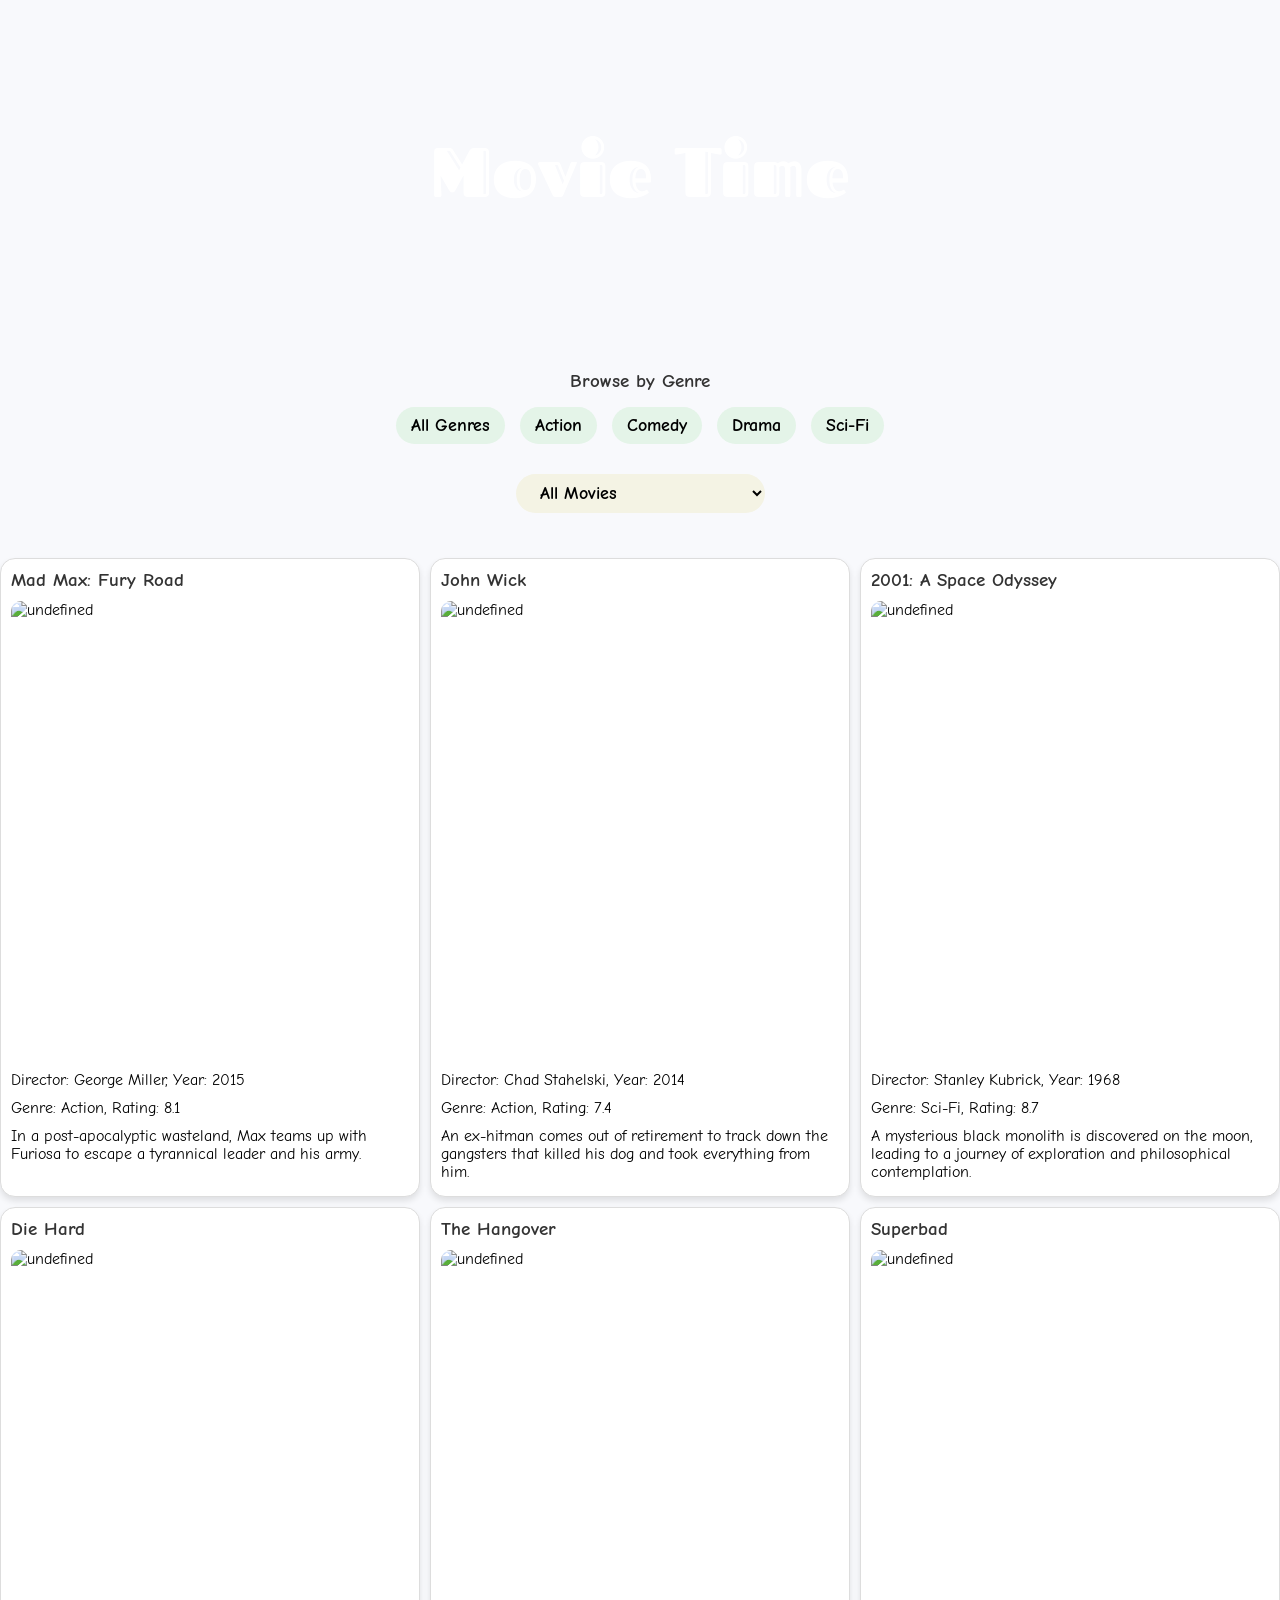
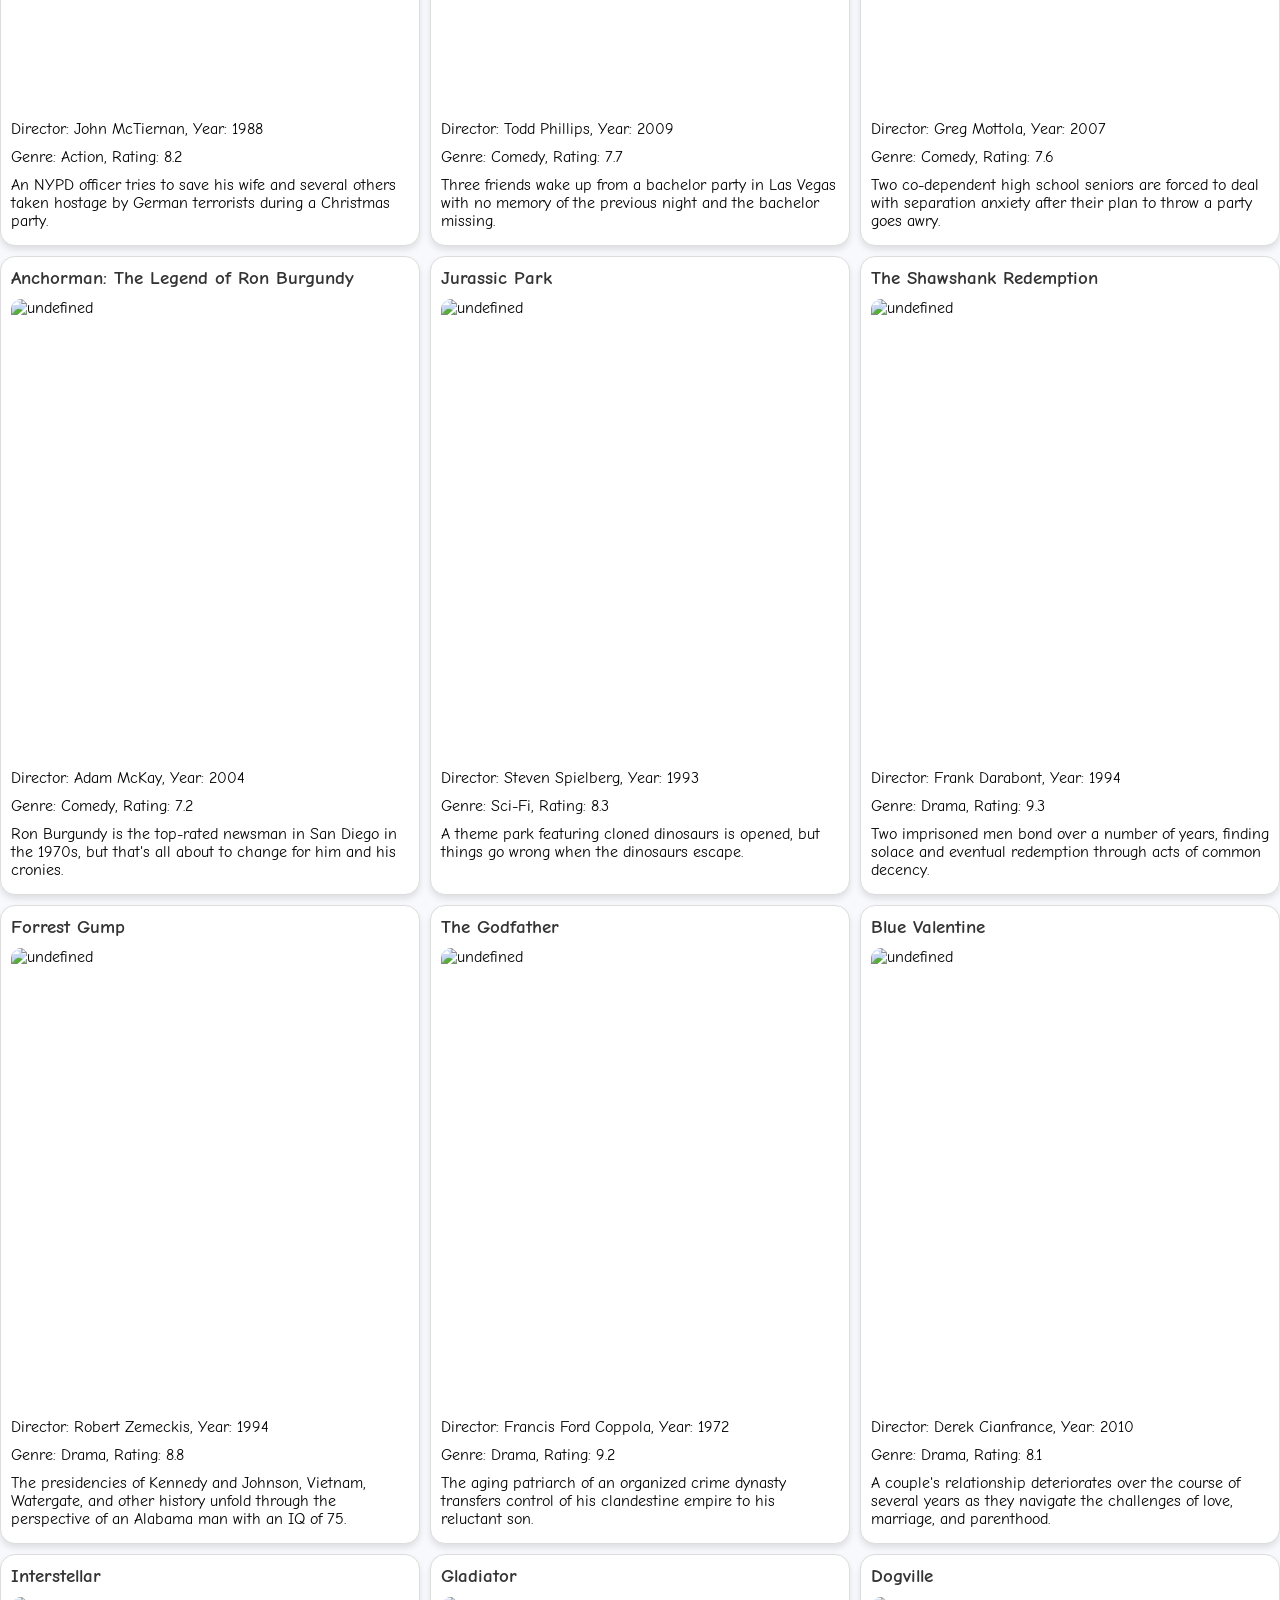
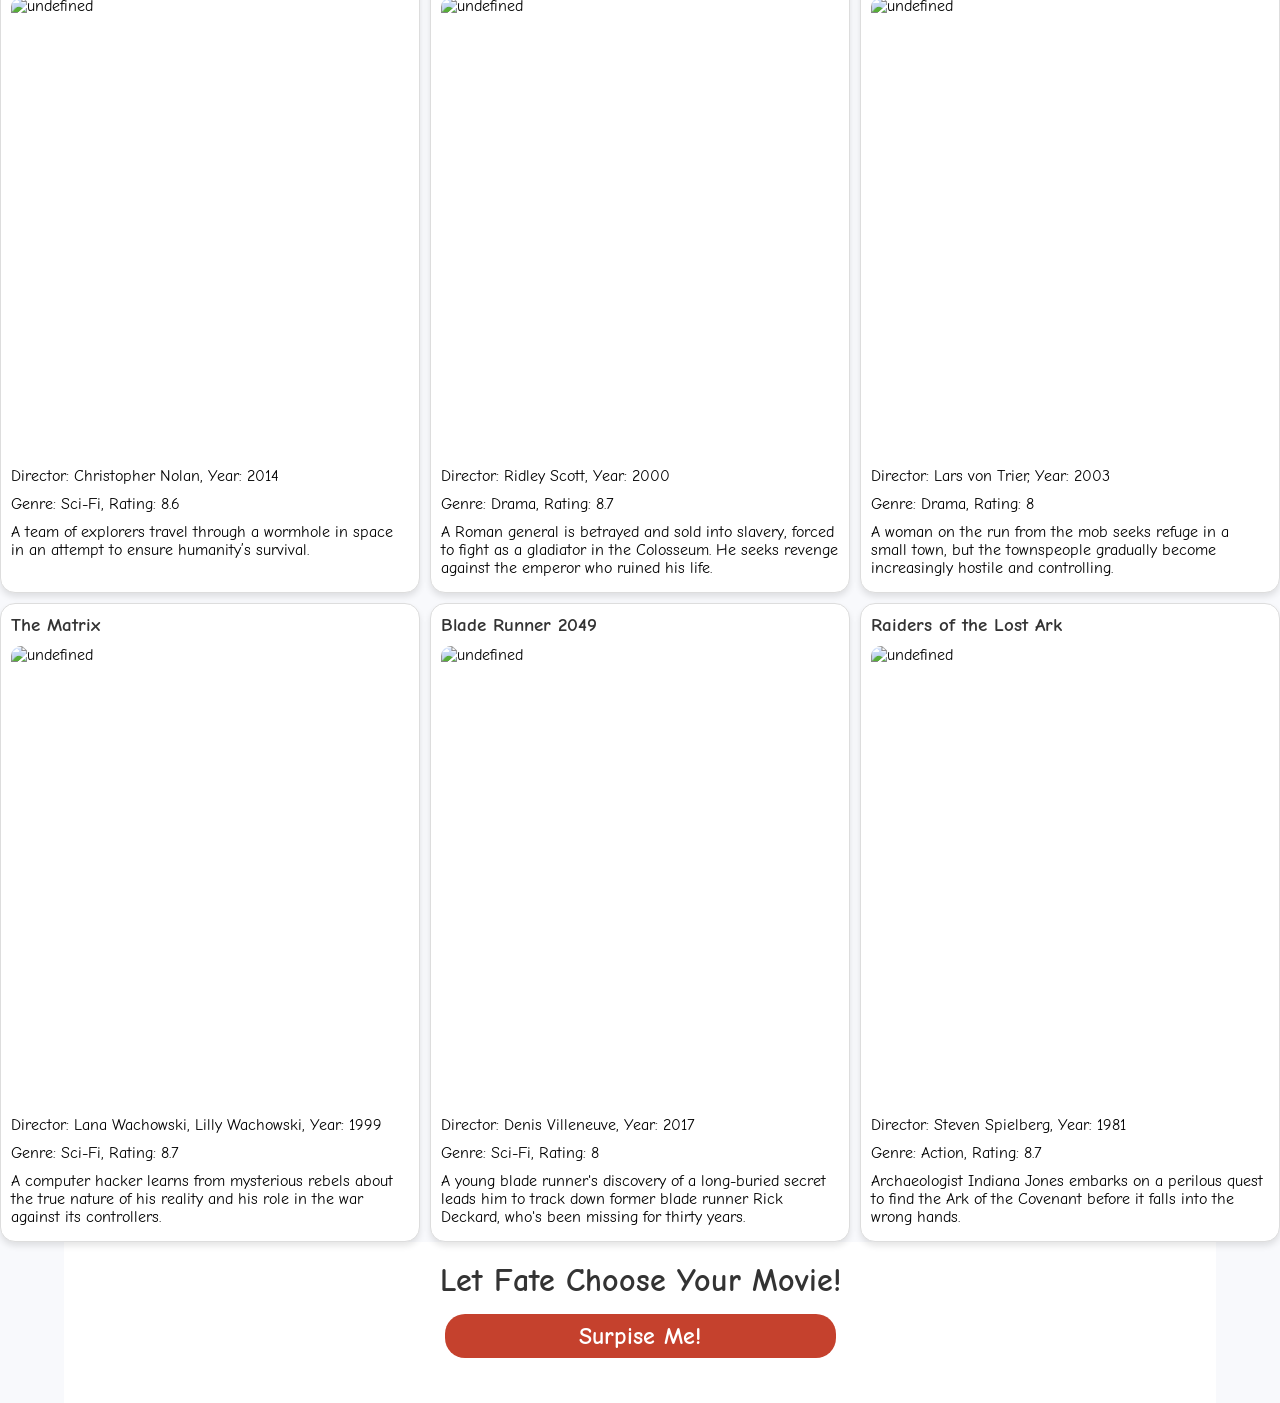
==== commit 58b34911: "added h2" ====
--- a/index.html
+++ b/index.html
@@ -29,6 +29,7 @@
   <header class="hero">
     <div class="hero-h1">
       <h1>Movie Time</h1>
+      <h2></h2>
     </div>
   </header>
   <section class="movie-library">
@@ -83,4 +84,4 @@
 
 
 
-</html>
+</html>
--- a/style.css
+++ b/style.css
@@ -41,7 +41,7 @@
 }
 
 h1 {
-    font-size: 5rem;
+    font-size: 70px;
     color: white;
     font-family: "Fascinate Inline", cursive, sans-serif;
 }
@@ -86,6 +86,12 @@
     color: #333;
 }
 
+h2 {
+    margin-bottom: 10px;
+    color: #333;
+    font-size: 32px;
+}
+
 .filter-btn {
     background-color: #e4f4e8;
     border: none;
@@ -119,7 +125,7 @@
     transition: background-color 0.3s ease;
     font-family: "Comic Neue", cursive;
     font-weight: 900;
-    font-size: 18px;
+    font-size: 24px;
 }
 
 .random-btn:hover {
@@ -151,8 +157,6 @@
     flex-direction: column;
     border-radius: 15px;
 }
-
-
 
 .container {
     display: grid;
@@ -160,7 +164,6 @@
     gap: 10px;
     justify-items: center;
     margin: 0% auto;
-    padding: 50px;
 }
 
 .card {
@@ -188,11 +191,6 @@
     margin-bottom: 15px;
 }
 
-h2 {
-    font-size: 1.2rem;
-    margin-bottom: 10px;
-    color: #333;
-}
 
 p {
     margin: 5px 0;
@@ -200,14 +198,14 @@
 
 h4 {
     margin-top: 10px;
-    font-size: 1rem;
+    font-size: 16px;
     color: #444;
 }
 
 @media (max-width: 768px) {
 
     h1 {
-        font-size: 2.5rem;
+        font-size: 35px;
     }
 
     .container {
@@ -235,7 +233,7 @@
 
 @media (min-width: 769px) and (max-width: 1023px) {
     h1 {
-        font-size: 4rem;
+        font-size: 56px;
     }
 
     .container {
@@ -253,4 +251,4 @@
         height: 375px;
         object-fit: cover;
     }
-}+}
